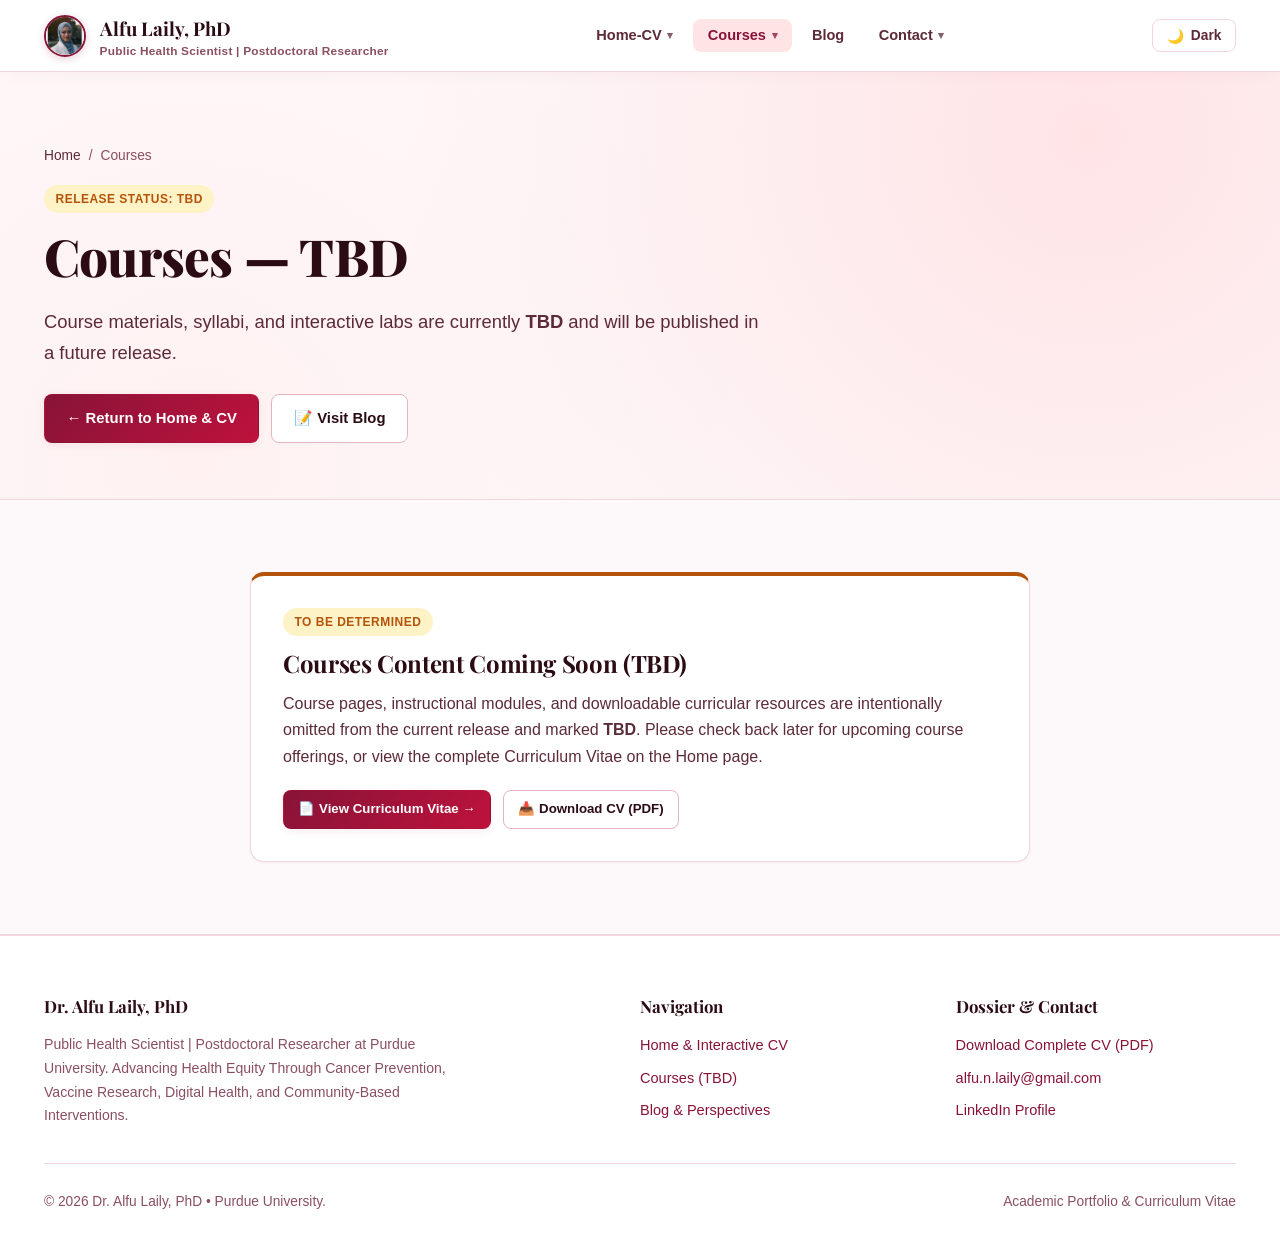
==== 0-health-informatics/index.html @ 31670b73 "Release academic portfolio website to alfulaily.github.io (Courses set to TBD)" ====
<!DOCTYPE html>
<html lang="en">
<head>
  <meta charset="utf-8">
  <meta name="viewport" content="width=device-width, initial-scale=1.0">
  <title>Courses (TBD) | Dr. Alfu Laily, PhD</title>
  <meta name="description" content="Courses portal for Dr. Alfu Laily, PhD. Course materials and schedules are currently TBD.">
  <link rel="preconnect" href="https://fonts.googleapis.com">
  <link rel="preconnect" href="https://fonts.gstatic.com" crossorigin>
  <link href="https://fonts.googleapis.com/css2?family=Fira+Code:wght@400;500&family=Inter:wght@400;500;600;700&family=Outfit:wght@500;600;700;800&family=Playfair+Display:ital,wght@0,600;0,700;0,800;1,600&display=swap" rel="stylesheet">
  <link rel="stylesheet" href="../assets/css/main.css">
</head>
<body>

  <!-- Persistent Header -->
  <header class="site-header"></header>

  <main>
    <section class="hero-section">
      <div class="container">
        <div class="breadcrumb">
          <a href="../index.html">Home</a> <span>/</span> <span>Courses</span>
        </div>
        <span class="badge badge-gold">Release Status: TBD</span>
        <h1 class="hero-title">Courses — TBD</h1>
        <p class="hero-subtitle">
          Course materials, syllabi, and interactive labs are currently <strong>TBD</strong> and will be published in a future release.
        </p>

        <div style="display: flex; gap: 0.75rem; flex-wrap: wrap;">
          <a href="../index.html" class="btn btn-primary">← Return to Home &amp; CV</a>
          <a href="../blog/index.html" class="btn btn-secondary">📝 Visit Blog</a>
        </div>
      </div>
    </section>

    <section class="section">
      <div class="container">
        <div class="card" style="max-width: 780px; margin: 0 auto; border-top: 4px solid var(--accent-gold); padding: 2rem;">
          <div style="margin-bottom: 0.75rem;">
            <span class="badge badge-gold">To Be Determined</span>
          </div>
          <h2 class="section-title" style="font-size: 1.5rem; margin-bottom: 0.75rem;">Courses Content Coming Soon (TBD)</h2>
          <p style="color: var(--text-secondary); margin-bottom: 1.25rem; line-height: 1.65;">
            Course pages, instructional modules, and downloadable curricular resources are intentionally omitted from the current release and marked <strong>TBD</strong>. Please check back later for upcoming course offerings, or view the complete Curriculum Vitae on the Home page.
          </p>
          <div style="display: flex; gap: 0.75rem; flex-wrap: wrap;">
            <a href="../index.html#cv-section" class="btn btn-primary btn-sm">📄 View Curriculum Vitae →</a>
            <a href="../cv_alfu_laily_PhD/cv_laily_20261115.pdf" class="btn btn-secondary btn-sm" download>📥 Download CV (PDF)</a>
          </div>
        </div>
      </div>
    </section>
  </main>

  <!-- Site Footer -->
  <footer class="site-footer">
    <div class="container">
      <div class="footer-grid">
        <div>
          <div class="footer-title">Dr. Alfu Laily, PhD</div>
          <p style="font-size: 0.88rem; color: var(--text-muted); max-width: 440px;">
            Public Health Scientist | Postdoctoral Researcher at Purdue University. Advancing Health Equity Through Cancer Prevention, Vaccine Research, Digital Health, and Community-Based Interventions.
          </p>
        </div>

        <div>
          <div class="footer-title">Navigation</div>
          <ul class="footer-links">
            <li><a href="../index.html">Home &amp; Interactive CV</a></li>
            <li><a href="./index.html">Courses (TBD)</a></li>
            <li><a href="../blog/index.html">Blog &amp; Perspectives</a></li>
          </ul>
        </div>

        <div>
          <div class="footer-title">Dossier &amp; Contact</div>
          <ul class="footer-links">
            <li><a href="../cv_alfu_laily_PhD/cv_laily_20261115.pdf" download>Download Complete CV (PDF)</a></li>
            <li><a href="mailto:alfu.n.laily@gmail.com">alfu.n.laily@gmail.com</a></li>
            <li><a href="https://www.linkedin.com/in/alfu-laily/" target="_blank" rel="noopener">LinkedIn Profile</a></li>
          </ul>
        </div>
      </div>

      <div class="footer-bottom">
        <span>© 2026 Dr. Alfu Laily, PhD • Purdue University.</span>
        <span>Academic Portfolio &amp; Curriculum Vitae</span>
      </div>
    </div>
  </footer>

  <script src="../assets/js/main.js"></script>
</body>
</html>
---- assets/css/main.css ----
/* ==========================================================================
   Alfu Laily, PhD | Postdoc | Health Informatics | Preventive Health
   Global Modular Design System (Maroon-ish & Rose Lady Theme)
   ========================================================================== */

:root {
  --font-sans: 'Segoe UI', 'Helvetica Neue', Arial, sans-serif;
  --font-display: 'Playfair Display', Georgia, 'Times New Roman', serif;
  --font-accent: 'Segoe UI', 'Helvetica Neue', Arial, sans-serif;
  --font-mono: 'Fira Code', 'Cascadia Code', Consolas, monospace;

  /* Light Theme (Maroon, Velvet Rose, Berry, Soft Blush) */
  --bg-page: #fdf8f9;
  --bg-surface: #ffffff;
  --bg-subtle: #faedf1;
  --bg-card: #ffffff;
  --bg-code: #fbf0f3;
  --bg-code-output: #fdf8f9;
  --bg-glass: rgba(255, 255, 255, 0.92);
  --border-color: #f3d5dd;
  --border-strong: #e5b4c1;

  --text-main: #2b0b14;
  --text-secondary: #5c2a38;
  --text-muted: #8a4f61;

  /* Maroon & Berry Accent Scales */
  --accent-primary: #881337;         /* Deep Luxurious Maroon */
  --accent-primary-hover: #9f1239;   /* Vibrant Berry Maroon */
  --accent-primary-soft: #ffe4e6;    /* Petal Blush */
  --accent-primary-dark: #4c0519;

  --accent-rose: #be123c;
  --accent-rose-soft: #fff1f2;
  --accent-blush: #f43f5e;
  --accent-blush-soft: #fecdd3;

  --accent-gold: #b45309;            /* Warm Amber Gold */
  --accent-gold-soft: #fef3c7;
  --accent-emerald: #047857;         /* Health & Wellness Green */
  --accent-emerald-soft: #d1fae5;
  --accent-purple: #701a75;          /* Orchid Purple */
  --accent-purple-soft: #f5d0fe;

  --shadow-xs: 0 1px 3px rgba(136, 19, 55, 0.05);
  --shadow-sm: 0 2px 8px rgba(136, 19, 55, 0.08);
  --shadow-md: 0 8px 24px -4px rgba(136, 19, 55, 0.12);
  --shadow-lg: 0 16px 36px -6px rgba(136, 19, 55, 0.16);

  --radius-sm: 8px;
  --radius-md: 14px;
  --radius-lg: 20px;
  --radius-full: 9999px;

  --max-width: 1240px;
  --header-height: 72px;
}

[data-theme="dark"] {
  /* Dark Theme (Velvety Plum, Dark Blackberry, Rose Gold) */
  --bg-page: #120409;
  --bg-surface: #1e0912;
  --bg-subtle: #2d0e1b;
  --bg-card: #220b15;
  --bg-code: #2d0e1b;
  --bg-code-output: #18060e;
  --bg-glass: rgba(30, 9, 18, 0.92);
  --border-color: #421626;
  --border-strong: #612038;

  --text-main: #fdf2f4;
  --text-secondary: #ebd0d7;
  --text-muted: #b88696;

  --accent-primary: #fb7185;         /* Luminous Radiant Rose */
  --accent-primary-hover: #fda4af;
  --accent-primary-soft: rgba(251, 113, 133, 0.16);
  --accent-primary-dark: #fff1f2;

  --accent-rose: #f43f5e;
  --accent-rose-soft: rgba(244, 63, 94, 0.18);
  --accent-blush: #f43f5e;
  --accent-blush-soft: rgba(254, 205, 211, 0.18);

  --accent-gold: #f59e0b;
  --accent-gold-soft: rgba(245, 158, 11, 0.16);
  --accent-emerald: #34d399;
  --accent-emerald-soft: rgba(52, 211, 153, 0.16);
  --accent-purple: #c084fc;
  --accent-purple-soft: rgba(192, 132, 252, 0.16);

  --shadow-xs: 0 1px 3px rgba(0, 0, 0, 0.4);
  --shadow-sm: 0 3px 10px rgba(0, 0, 0, 0.5);
  --shadow-md: 0 10px 28px -4px rgba(0, 0, 0, 0.6);
  --shadow-lg: 0 20px 42px -6px rgba(0, 0, 0, 0.75);
}

/* Reset & Base */
*, *::before, *::after {
  box-sizing: border-box;
  margin: 0;
  padding: 0;
}

html {
  font-family: var(--font-sans);
  background-color: var(--bg-page);
  color: var(--text-main);
  scroll-behavior: smooth;
  line-height: 1.68;
  -webkit-font-smoothing: antialiased;
}

body {
  min-height: 100vh;
  display: flex;
  flex-direction: column;
  background-color: var(--bg-page);
  color: var(--text-main);
  transition: background-color 0.25s ease, color 0.25s ease;
}

a {
  color: var(--accent-primary);
  text-decoration: none;
  transition: color 0.18s ease, text-decoration-color 0.18s ease;
}

a:hover {
  color: var(--accent-primary-hover);
}

img {
  max-width: 100%;
  height: auto;
  display: block;
}

/* Typography */
h1, h2, h3, h4, .font-display {
  font-family: var(--font-display);
  color: var(--text-main);
  line-height: 1.28;
  letter-spacing: -0.015em;
  font-weight: 700;
}

.font-accent {
  font-family: var(--font-accent);
}


/* ==========================================================================
   Code Blocks, Inline Code & Master Prompts
   ========================================================================== */
code, pre {
  font-family: var(--font-mono);
}

pre {
  background: var(--bg-code);
  border: 1px solid var(--border-color);
  border-radius: var(--radius-sm);
  padding: 1.15rem 1.35rem;
  overflow-x: auto;
  margin: 1.25rem 0;
  font-size: 0.88rem;
  line-height: 1.62;
  color: var(--text-main);
  position: relative;
}

code {
  font-family: var(--font-mono);
  font-size: 0.88em;
  background: var(--bg-code);
  padding: 0.15rem 0.38rem;
  border-radius: 4px;
  color: var(--accent-primary);
  border: 1px solid var(--border-color);
}

pre code {
  background: none !important;
  border: none !important;
  padding: 0 !important;
  color: inherit;
  font-size: inherit;
}

pre.text {
  background: var(--bg-code-output);
  border-left: 4px solid var(--accent-primary);
  font-size: 0.85rem;
  color: var(--text-main);
  white-space: pre-wrap;
  word-break: break-word;
}

div.sourceCode {
  margin: 1.25rem 0;
  position: relative;
}

div.sourceCode pre {
  margin: 0;
  padding: 1.15rem 1.35rem;
  background: var(--bg-code);
  border: 1px solid var(--border-color);
  border-radius: var(--radius-sm);
  overflow-x: auto;
}

pre.sourceCode a {
  text-decoration: none;
  color: inherit;
  pointer-events: none;
}

/* ==========================================================================
   Syntax Highlighting (Skylighting / Pygments - Maroon & Rose Palette)
   ========================================================================== */
code span.kw { color: #881337; font-weight: 700; } /* Keyword */
code span.cf { color: #881337; font-weight: 700; } /* ControlFlow */
code span.dt { color: #9f1239; font-weight: 600; } /* DataType */
code span.dv { color: #b45309; }                   /* DecVal */
code span.bn { color: #b45309; }                   /* BaseN */
code span.fl { color: #b45309; }                   /* Float */
code span.ch { color: #047857; }                   /* Char */
code span.st { color: #047857; }                   /* String */
code span.co { color: #8a4f61; font-style: italic; } /* Comment */
code span.ot { color: #881337; }                   /* Other */
code span.al { color: #be123c; font-weight: 700; } /* Alert */
code span.fu { color: #be123c; font-weight: 600; } /* Function */
code span.er { color: #be123c; font-weight: 700; } /* Error */
code span.wa { color: #b45309; font-weight: 600; } /* Warning */
code span.cn { color: #881337; }                   /* Constant */
code span.sc { color: #047857; }                   /* SpecialChar */
code span.vs { color: #047857; }                   /* VerbatimString */
code span.ss { color: #047857; }                   /* SpecialString */
code span.im { color: #701a75; font-weight: 600; } /* Import */
code span.va { color: #2b0b14; }                   /* Variable */
code span.op { color: #5c2a38; }                   /* Operator */
code span.bu { color: #be123c; font-weight: 500; } /* BuiltIn */
code span.pp { color: #701a75; }                   /* Preprocessor */
code span.at { color: #b45309; }                   /* Attribute */
code span.do { color: #8a4f61; font-style: italic; } /* Documentation */
code span.an { color: #8a4f61; font-style: italic; } /* Annotation */
code span.cv { color: #8a4f61; font-style: italic; } /* CommentVar */
code span.in { color: #8a4f61; font-style: italic; } /* Information */

[data-theme="dark"] code span.kw { color: #fb7185; font-weight: 700; }
[data-theme="dark"] code span.cf { color: #fb7185; font-weight: 700; }
[data-theme="dark"] code span.dt { color: #fda4af; font-weight: 600; }
[data-theme="dark"] code span.dv { color: #fbbf24; }
[data-theme="dark"] code span.bn { color: #fbbf24; }
[data-theme="dark"] code span.fl { color: #fbbf24; }
[data-theme="dark"] code span.ch { color: #34d399; }
[data-theme="dark"] code span.st { color: #34d399; }
[data-theme="dark"] code span.co { color: #b88696; font-style: italic; }
[data-theme="dark"] code span.ot { color: #fb7185; }
[data-theme="dark"] code span.al { color: #f43f5e; font-weight: 700; }
[data-theme="dark"] code span.fu { color: #fda4af; font-weight: 600; }
[data-theme="dark"] code span.er { color: #f43f5e; font-weight: 700; }
[data-theme="dark"] code span.wa { color: #fbbf24; font-weight: 600; }
[data-theme="dark"] code span.cn { color: #fb7185; }
[data-theme="dark"] code span.sc { color: #34d399; }
[data-theme="dark"] code span.vs { color: #34d399; }
[data-theme="dark"] code span.ss { color: #34d399; }
[data-theme="dark"] code span.im { color: #e879f9; font-weight: 600; }
[data-theme="dark"] code span.va { color: #fdf2f4; }
[data-theme="dark"] code span.op { color: #ebd0d7; }
[data-theme="dark"] code span.bu { color: #fda4af; font-weight: 500; }
[data-theme="dark"] code span.pp { color: #e879f9; }
[data-theme="dark"] code span.at { color: #fbbf24; }
[data-theme="dark"] code span.do { color: #b88696; font-style: italic; }
[data-theme="dark"] code span.an { color: #b88696; font-style: italic; }
[data-theme="dark"] code span.cv { color: #b88696; font-style: italic; }
[data-theme="dark"] code span.in { color: #b88696; font-style: italic; }


.container {
  width: 100%;
  max-width: var(--max-width);
  margin: 0 auto;
  padding: 0 1.5rem;
}

/* ==========================================================================
   Global Sticky Header & Multi-Level Dropdowns
   ========================================================================== */
.site-header {
  position: sticky;
  top: 0;
  z-index: 10000;
  height: var(--header-height);
  background: var(--bg-glass);
  backdrop-filter: blur(14px);
  -webkit-backdrop-filter: blur(14px);
  border-bottom: 1px solid var(--border-color);
  box-shadow: 0 4px 20px -8px rgba(136, 19, 55, 0.08);
}

.nav-container {
  height: 100%;
  display: flex;
  align-items: center;
  justify-content: space-between;
  gap: 1rem;
}

.brand-logo {
  display: flex;
  align-items: center;
  gap: 0.85rem;
  font-family: var(--font-display);
  font-weight: 700;
  font-size: 1.18rem;
  color: var(--text-main);
  text-decoration: none;
}

.brand-logo:hover {
  color: var(--accent-primary);
  text-decoration: none;
}

.brand-mark {
  width: 38px;
  height: 38px;
  border-radius: 12px;
  background: linear-gradient(135deg, #881337 0%, #be123c 60%, #fb7185 100%);
  color: #ffffff;
  display: inline-flex;
  align-items: center;
  justify-content: center;
  font-family: var(--font-display);
  font-weight: 700;
  font-size: 1rem;
  letter-spacing: -0.02em;
  box-shadow: var(--shadow-sm);
  flex-shrink: 0;
  border: 1px solid rgba(255, 255, 255, 0.2);
}

.brand-avatar-img {
  width: 42px;
  height: 42px;
  border-radius: 50%;
  object-fit: cover;
  object-position: center top;
  border: 2px solid var(--accent-primary);
  box-shadow: 0 2px 8px rgba(136, 19, 55, 0.2);
  flex-shrink: 0;
  display: inline-block;
  transition: transform 0.2s ease, box-shadow 0.2s ease;
}

.brand-logo:hover .brand-avatar-img {
  transform: scale(1.05);
  box-shadow: 0 4px 12px rgba(136, 19, 55, 0.3);
}

.brand-sub {
  font-family: var(--font-accent);
  font-size: 0.74rem;
  font-weight: 600;
  color: var(--text-muted);
  display: block;
  line-height: 1.2;
  letter-spacing: 0.02em;
}

.nav-links {
  display: flex;
  align-items: center;
  gap: 0.35rem;
  list-style: none;
  margin: 0;
  padding: 0;
}

.nav-item-dropdown {
  position: relative;
  margin: 0;
}

.nav-link {
  display: inline-flex;
  align-items: center;
  gap: 0.35rem;
  padding: 0.52rem 0.9rem;
  border-radius: var(--radius-sm);
  font-size: 0.91rem;
  font-weight: 600;
  color: var(--text-secondary);
  background: transparent;
  border: none;
  cursor: pointer;
  font-family: var(--font-accent);
  transition: all 0.18s ease;
  text-decoration: none;
  white-space: nowrap;
}

.nav-link:hover,
.nav-item-dropdown.open > .nav-link {
  color: var(--accent-primary);
  background: var(--bg-subtle);
  text-decoration: none;
}

.nav-link.active {
  color: var(--accent-primary);
  background: var(--accent-primary-soft);
}

.caret-icon {
  font-size: 0.68rem;
  opacity: 0.75;
  transition: transform 0.2s ease;
}

.nav-item-dropdown.open > .nav-link .caret-icon {
  transform: rotate(180deg);
}

/* Level 1 Dropdown Menu */
.dropdown-menu {
  position: absolute;
  top: calc(100% + 6px);
  left: 0;
  min-width: 280px;
  background: var(--bg-surface);
  border: 1px solid var(--border-color);
  border-radius: var(--radius-md);
  box-shadow: var(--shadow-lg);
  padding: 0.5rem;
  list-style: none;
  margin: 0;
  opacity: 0;
  visibility: hidden;
  transform: translateY(6px);
  transition: opacity 0.18s ease, transform 0.18s ease, visibility 0.18s;
  z-index: 10010;
}

.nav-item-dropdown:last-child > .dropdown-menu {
  left: auto;
  right: 0;
}

.nav-item-dropdown.open > .dropdown-menu {
  opacity: 1;
  visibility: visible;
  transform: translateY(0);
}

@media (min-width: 861px) {
  .nav-item-dropdown:hover > .dropdown-menu {
    opacity: 1;
    visibility: visible;
    transform: translateY(0);
  }
}

.dropdown-item,
.dropdown-sub-trigger {
  display: flex;
  align-items: center;
  justify-content: space-between;
  gap: 0.6rem;
  width: 100%;
  padding: 0.58rem 0.8rem;
  border-radius: var(--radius-sm);
  font-size: 0.87rem;
  font-weight: 500;
  color: var(--text-main);
  background: transparent;
  border: none;
  text-align: left;
  cursor: pointer;
  font-family: var(--font-accent);
  text-decoration: none;
  transition: background 0.15s ease, color 0.15s ease;
}

.dropdown-item:hover,
.dropdown-sub-trigger:hover,
.dropdown-submenu.open > .dropdown-sub-trigger {
  background: var(--bg-subtle);
  color: var(--accent-primary);
  text-decoration: none;
}

.dropdown-divider {
  height: 1px;
  background: var(--border-color);
  margin: 0.4rem 0.3rem;
}

/* Level 2 Sub-Sub-Menu (Flyout) */
.dropdown-submenu {
  position: relative;
  margin: 0;
}

.dropdown-submenu-list {
  position: absolute;
  top: -0.45rem;
  left: calc(100% + 4px);
  min-width: 300px;
  background: var(--bg-surface);
  border: 1px solid var(--border-color);
  border-radius: var(--radius-md);
  box-shadow: var(--shadow-lg);
  padding: 0.5rem;
  list-style: none;
  margin: 0;
  opacity: 0;
  visibility: hidden;
  transform: translateX(6px);
  transition: opacity 0.18s ease, transform 0.18s ease, visibility 0.18s;
  z-index: 10020;
}

.dropdown-submenu.open > .dropdown-submenu-list {
  opacity: 1;
  visibility: visible;
  transform: translateX(0);
}

@media (min-width: 861px) {
  .dropdown-submenu:hover > .dropdown-submenu-list {
    opacity: 1;
    visibility: visible;
    transform: translateX(0);
  }
}

.nav-actions {
  display: flex;
  align-items: center;
  gap: 0.65rem;
}

.theme-toggle {
  display: inline-flex;
  align-items: center;
  gap: 0.45rem;
  padding: 0.48rem 0.85rem;
  border-radius: var(--radius-sm);
  border: 1px solid var(--border-color);
  background: var(--bg-surface);
  color: var(--text-secondary);
  font-size: 0.86rem;
  font-weight: 600;
  font-family: var(--font-accent);
  cursor: pointer;
  transition: all 0.18s ease;
}

.theme-toggle:hover {
  border-color: var(--accent-primary);
  color: var(--accent-primary);
  background: var(--bg-subtle);
}

.mobile-menu-toggle {
  display: none;
  background: var(--bg-surface);
  border: 1px solid var(--border-color);
  border-radius: var(--radius-sm);
  padding: 0.48rem 0.7rem;
  color: var(--text-main);
  font-size: 1.15rem;
  cursor: pointer;
}

@media (max-width: 900px) {
  .mobile-menu-toggle {
    display: inline-flex;
    align-items: center;
    justify-content: center;
  }

  .nav-links {
    position: fixed;
    top: var(--header-height);
    left: 0;
    right: 0;
    max-height: calc(100vh - var(--header-height));
    overflow-y: auto;
    background: var(--bg-surface);
    border-bottom: 1px solid var(--border-color);
    flex-direction: column;
    align-items: stretch;
    padding: 1.15rem 1.4rem;
    gap: 0.4rem;
    box-shadow: var(--shadow-lg);
    transform: translateY(-120%);
    opacity: 0;
    pointer-events: none;
    transition: transform 0.25s ease, opacity 0.2s ease;
  }

  .nav-links.open {
    transform: translateY(0);
    opacity: 1;
    pointer-events: auto;
  }

  .nav-link {
    width: 100%;
    justify-content: space-between;
    padding: 0.75rem 0.9rem;
  }

  .dropdown-menu {
    position: static;
    opacity: 1;
    visibility: visible;
    transform: none;
    box-shadow: none;
    border: none;
    border-left: 2px solid var(--accent-primary);
    border-radius: 0;
    padding: 0.35rem 0 0.35rem 0.85rem;
    margin: 0.3rem 0 0.3rem 0.5rem;
    display: none;
  }

  .nav-item-dropdown.open > .dropdown-menu {
    display: block;
  }

  .dropdown-submenu-list {
    position: static;
    opacity: 1;
    visibility: visible;
    transform: none;
    box-shadow: none;
    border: none;
    border-left: 2px solid var(--border-strong);
    border-radius: 0;
    padding: 0.3rem 0 0.3rem 0.85rem;
    margin: 0.3rem 0 0.3rem 0.5rem;
    display: none;
  }

  .dropdown-submenu.open > .dropdown-submenu-list {
    display: block;
  }
}

/* ==========================================================================
   Buttons & Badges
   ========================================================================== */
.btn {
  display: inline-flex;
  align-items: center;
  justify-content: center;
  gap: 0.5rem;
  padding: 0.68rem 1.35rem;
  border-radius: var(--radius-sm);
  font-family: var(--font-accent);
  font-weight: 600;
  font-size: 0.93rem;
  cursor: pointer;
  transition: all 0.2s ease;
  border: 1px solid transparent;
  text-decoration: none;
}

.btn-primary {
  background: linear-gradient(135deg, var(--accent-primary) 0%, #be123c 100%);
  color: #ffffff !important;
  box-shadow: var(--shadow-sm);
}

.btn-primary:hover {
  background: linear-gradient(135deg, var(--accent-primary-hover) 0%, #e11d48 100%);
  color: #ffffff !important;
  transform: translateY(-1px);
  box-shadow: var(--shadow-md);
  text-decoration: none;
}

.btn-secondary {
  background: var(--bg-surface);
  color: var(--text-main);
  border-color: var(--border-strong);
}

.btn-secondary:hover {
  border-color: var(--accent-primary);
  color: var(--accent-primary);
  background: var(--bg-subtle);
  transform: translateY(-1px);
  text-decoration: none;
}

.btn-sm {
  padding: 0.44rem 0.9rem;
  font-size: 0.83rem;
}

.badge {
  display: inline-flex;
  align-items: center;
  gap: 0.35rem;
  padding: 0.26rem 0.72rem;
  border-radius: var(--radius-full);
  font-family: var(--font-accent);
  font-size: 0.75rem;
  font-weight: 700;
  text-transform: uppercase;
  letter-spacing: 0.04em;
}

.badge-primary {
  background: var(--accent-primary-soft);
  color: var(--accent-primary);
  border: 1px solid rgba(136, 19, 55, 0.15);
}

.badge-rose {
  background: var(--accent-blush-soft);
  color: var(--accent-rose);
  border: 1px solid rgba(190, 18, 60, 0.15);
}

.badge-active {
  background: var(--accent-emerald-soft);
  color: var(--accent-emerald);
}

.badge-gold {
  background: var(--accent-gold-soft);
  color: var(--accent-gold);
}

.badge-purple {
  background: var(--accent-purple-soft);
  color: var(--accent-purple);
}

.doi-link {
  display: inline-flex;
  align-items: center;
  gap: 0.25rem;
  font-family: var(--font-mono);
  font-size: 0.77rem;
  font-weight: 600;
  color: var(--accent-primary);
  background: var(--bg-surface);
  border: 1px solid var(--border-subtle);
  padding: 0.15rem 0.55rem;
  border-radius: 4px;
  text-decoration: none;
  transition: all 0.15s ease;
  margin-top: 0.25rem;
  word-break: break-all;
}

.doi-link:hover {
  background: var(--accent-primary-soft);
  color: var(--accent-primary);
  border-color: var(--accent-primary);
  text-decoration: none;
  box-shadow: 0 2px 6px rgba(136, 19, 55, 0.12);
}

/* ==========================================================================
   Hero & Academic Profile Section
   ========================================================================== */
.hero-section {
  padding: 4.5rem 0 3.5rem;
  border-bottom: 1px solid var(--border-color);
  background: radial-gradient(circle at 85% 15%, var(--accent-primary-soft) 0%, transparent 60%),
              radial-gradient(circle at 15% 90%, var(--accent-rose-soft) 0%, transparent 50%);
}

.hero-grid {
  display: grid;
  grid-template-columns: 1fr 310px;
  gap: 3.5rem;
  align-items: center;
}

@media (max-width: 920px) {
  .hero-grid {
    grid-template-columns: 1fr;
    text-align: left;
    gap: 2.5rem;
  }
}

.hero-title {
  font-size: clamp(2.3rem, 4.2vw, 3.2rem);
  font-weight: 800;
  margin: 0.7rem 0 1rem;
  color: var(--text-main);
}

.hero-subtitle {
  font-size: 1.15rem;
  color: var(--text-secondary);
  max-width: 720px;
  margin-bottom: 1.6rem;
  line-height: 1.7;
}

.profile-card {
  background: var(--bg-surface);
  border: 1px solid var(--border-color);
  border-radius: var(--radius-lg);
  padding: 1.8rem 1.6rem;
  text-align: center;
  box-shadow: var(--shadow-md);
  position: relative;
  overflow: hidden;
}

.profile-card::before {
  content: "";
  position: absolute;
  top: 0;
  left: 0;
  right: 0;
  height: 6px;
  background: linear-gradient(90deg, #881337, #be123c, #fb7185, #b45309);
}

.profile-avatar {
  width: 144px;
  height: 144px;
  border-radius: 50%;
  object-fit: cover;
  object-position: center top;
  margin: 0 auto 1.1rem;
  border: 3.5px solid var(--accent-primary);
  box-shadow: 0 4px 14px rgba(136, 19, 55, 0.2);
}

.section {
  padding: 4.5rem 0;
  border-bottom: 1px solid var(--border-color);
}

.section-header {
  display: flex;
  align-items: flex-end;
  justify-content: space-between;
  flex-wrap: wrap;
  gap: 1.25rem;
  margin-bottom: 2.25rem;
}

.section-title {
  font-size: 1.85rem;
  font-weight: 700;
}

.section-desc {
  color: var(--text-muted);
  font-size: 1rem;
  margin-top: 0.35rem;
  max-width: 740px;
}

/* ==========================================================================
   Cards & Grids
   ========================================================================== */
.grid-3 {
  display: grid;
  grid-template-columns: repeat(auto-fit, minmax(320px, 1fr));
  gap: 1.6rem;
}

.grid-2 {
  display: grid;
  grid-template-columns: repeat(auto-fit, minmax(380px, 1fr));
  gap: 1.6rem;
}

.grid-4 {
  display: grid;
  grid-template-columns: repeat(auto-fit, minmax(260px, 1fr));
  gap: 1.35rem;
}

@media (max-width: 540px) {
  .grid-2, .grid-3, .grid-4 {
    grid-template-columns: 1fr;
  }
}

.card {
  background: var(--bg-surface);
  border: 1px solid var(--border-color);
  border-radius: var(--radius-md);
  padding: 1.8rem;
  box-shadow: var(--shadow-xs);
  transition: transform 0.22s ease, border-color 0.22s ease, box-shadow 0.22s ease;
  display: flex;
  flex-direction: column;
  justify-content: space-between;
}

.card:hover {
  transform: translateY(-3px);
  border-color: var(--accent-primary);
  box-shadow: var(--shadow-md);
}

.card-icon {
  width: 48px;
  height: 48px;
  border-radius: 12px;
  background: var(--accent-primary-soft);
  color: var(--accent-primary);
  display: inline-flex;
  align-items: center;
  justify-content: center;
  font-size: 1.4rem;
  margin-bottom: 1.1rem;
}

.card-title {
  font-size: 1.25rem;
  font-weight: 700;
  margin-bottom: 0.55rem;
}

.card-text {
  color: var(--text-secondary);
  font-size: 0.94rem;
  margin-bottom: 1.35rem;
  line-height: 1.65;
}

.card-footer {
  margin-top: auto;
  padding-top: 1.1rem;
  border-top: 1px solid var(--border-color);
  display: flex;
  align-items: center;
  justify-content: space-between;
  gap: 0.6rem;
  flex-wrap: wrap;
}

/* ==========================================================================
   Interactive CV Tabs & Timelines
   ========================================================================== */
.cv-tabs {
  display: flex;
  gap: 0.6rem;
  margin-bottom: 1.8rem;
  border-bottom: 1px solid var(--border-color);
  padding-bottom: 0.85rem;
  flex-wrap: wrap;
}

.cv-tab-btn {
  padding: 0.6rem 1.25rem;
  border-radius: var(--radius-sm);
  border: 1px solid var(--border-color);
  background: var(--bg-surface);
  color: var(--text-secondary);
  font-family: var(--font-accent);
  font-weight: 600;
  font-size: 0.92rem;
  cursor: pointer;
  transition: all 0.18s ease;
}

.cv-tab-btn:hover {
  border-color: var(--accent-primary);
  color: var(--accent-primary);
}

.cv-tab-btn.active {
  background: linear-gradient(135deg, var(--accent-primary) 0%, #be123c 100%);
  color: #ffffff;
  border-color: var(--accent-primary);
  box-shadow: var(--shadow-xs);
}

.cv-pane {
  display: none;
}

.cv-pane.active {
  display: block;
}

.cv-timeline-item {
  padding: 1.2rem 1.4rem;
  border-left: 3.5px solid var(--accent-primary);
  background: var(--bg-surface);
  border-radius: 0 var(--radius-sm) var(--radius-sm) 0;
  border-top: 1px solid var(--border-color);
  border-right: 1px solid var(--border-color);
  border-bottom: 1px solid var(--border-color);
  margin-bottom: 1.15rem;
  box-shadow: var(--shadow-xs);
}

.cv-timeline-header {
  display: grid;
  grid-template-columns: minmax(0, 1fr) 152px;
  align-items: start;
  gap: 1rem;
  margin-bottom: 0.4rem;
}

.cv-timeline-title {
  font-weight: 700;
  font-size: 1.05rem;
  color: var(--text-main);
  font-family: var(--font-display);
  line-height: 1.35;
}

.cv-timeline-date {
  display: inline-flex;
  align-items: center;
  justify-content: center;
  width: 152px;
  min-width: 152px;
  min-height: 1.75rem;
  box-sizing: border-box;
  font-size: 0.8rem;
  font-weight: 700;
  font-family: var(--font-accent);
  font-variant-numeric: tabular-nums;
  letter-spacing: 0.01em;
  line-height: 1.2;
  white-space: nowrap;
  text-align: center;
  color: var(--accent-primary);
  background: var(--accent-primary-soft);
  border: 1px solid rgba(136, 19, 55, 0.16);
  padding: 0.22rem 0.65rem;
  border-radius: var(--radius-full);
}

.cv-timeline-sub {
  font-size: 0.94rem;
  font-style: italic;
  font-family: var(--font-sans);
  letter-spacing: normal;
  word-spacing: normal;
  color: var(--text-muted);
  margin-bottom: 0.55rem;
}

.cv-entry-note {
  font-size: 0.86rem;
  font-style: italic;
  color: var(--text-muted);
  margin-top: 0.55rem;
  margin-bottom: 0;
  padding-top: 0.45rem;
  border-top: 1px dashed var(--border-color);
}

.cv-subentry {
  margin-top: 0.75rem;
  padding-top: 0.65rem;
  border-top: 1px dashed var(--border-color);
}

.cv-bullets {
  padding-left: 1.25rem;
  margin: 0.35rem 0 0;
  font-size: 0.9rem;
  color: var(--text-secondary);
  line-height: 1.58;
  display: flex;
  flex-direction: column;
  gap: 0.32rem;
}

.cv-entry-list {
  display: flex;
  flex-direction: column;
  gap: 0.6rem;
}

.cv-entry-row {
  display: grid;
  grid-template-columns: minmax(0, 1fr) 152px;
  align-items: start;
  gap: 1rem;
  padding: 0.65rem 0.85rem;
  background: var(--bg-subtle);
  border: 1px solid var(--border-color);
  border-radius: var(--radius-sm);
}

.cv-entry-row:nth-child(even) {
  background: var(--bg-surface);
}

.cv-section-heading {
  font-size: 1.35rem;
  margin: 2.1rem 0 1rem;
  color: var(--accent-primary);
  padding-bottom: 0.4rem;
  border-bottom: 2px solid var(--border-color);
}

.cv-section-heading:first-child {
  margin-top: 0.25rem;
}

@media (max-width: 560px) {
  .cv-timeline-header,
  .cv-entry-row {
    grid-template-columns: 1fr;
    gap: 0.45rem;
  }
}

.pdf-embed-wrapper {
  background: var(--bg-surface);
  border: 1px solid var(--border-color);
  border-radius: var(--radius-md);
  overflow: hidden;
  box-shadow: var(--shadow-sm);
}

.pdf-embed-frame {
  width: 100%;
  height: 800px;
  border: none;
  display: block;
}

.pub-group-heading {
  font-family: var(--font-display);
  font-size: 1.05rem;
  font-weight: 700;
  color: var(--accent-primary);
  margin: 1.2rem 0 0.75rem;
  padding-bottom: 0.35rem;
  border-bottom: 1px dashed var(--border-color);
  display: flex;
  align-items: center;
  justify-content: space-between;
  gap: 0.5rem;
}

.pub-group-heading:first-of-type {
  margin-top: 0.25rem;
}

.cv-accordion {
  background: var(--bg-surface);
  border: 1px solid var(--border-color);
  border-radius: var(--radius-md);
  margin-bottom: 0.85rem;
  box-shadow: var(--shadow-xs);
  overflow: hidden;
  transition: border-color 0.18s ease, box-shadow 0.18s ease;
}

.cv-accordion[open] {
  border-color: var(--accent-primary);
  box-shadow: var(--shadow-sm);
}

.cv-accordion > summary {
  padding: 0.9rem 1.2rem;
  font-family: var(--font-display);
  font-weight: 700;
  font-size: 0.98rem;
  color: var(--text-main);
  cursor: pointer;
  list-style: none;
  display: flex;
  align-items: center;
  justify-content: space-between;
  gap: 0.75rem;
  user-select: none;
}

.cv-accordion > summary::-webkit-details-marker {
  display: none;
}

.cv-accordion > summary::after {
  content: "▸";
  font-size: 0.9rem;
  color: var(--accent-primary);
  transition: transform 0.2s ease;
}

.cv-accordion[open] > summary::after {
  transform: rotate(90deg);
}

.cv-accordion > summary:hover {
  background: var(--bg-subtle);
  color: var(--accent-primary);
}

.cv-accordion-body {
  padding: 0.75rem 1.2rem 1.15rem;
  border-top: 1px solid var(--border-color);
  font-size: 0.89rem;
  color: var(--text-secondary);
  line-height: 1.55;
}

/* ==========================================================================
   Formulas, Syllabi & Callouts
   ========================================================================== */
.formula-showcase {
  background: var(--bg-surface);
  border: 1px solid var(--border-color);
  border-left: 4.5px solid var(--accent-primary);
  border-radius: var(--radius-sm);
  padding: 1.15rem 1.5rem;
  margin: 1.2rem 0;
  overflow-x: auto;
  box-shadow: var(--shadow-xs);
}

/* ==========================================================================
   Tables (Global Tables & Syllabus Table System)
   ========================================================================== */
table, .syllabus-table {
  width: 100%;
  border-collapse: collapse;
  margin: 1.5rem 0;
  background: var(--bg-surface);
  border-radius: var(--radius-md);
  overflow: hidden;
  border: 1px solid var(--border-color);
  font-size: 0.92rem;
  box-shadow: var(--shadow-xs);
}

table th,
table td,
.syllabus-table th,
.syllabus-table td {
  padding: 0.95rem 1.15rem;
  text-align: left;
  border-bottom: 1px solid var(--border-color);
  vertical-align: top;
}

table th,
.syllabus-table th {
  background: var(--bg-subtle);
  font-family: var(--font-accent);
  font-weight: 700;
  color: var(--text-main);
  letter-spacing: 0.02em;
}

table tr:last-child td,
.syllabus-table tr:last-child td {
  border-bottom: none;
}

table tbody tr:hover,
.syllabus-table tbody tr:hover {
  background: rgba(136, 19, 55, 0.025);
}

[data-theme="dark"] table tbody tr:hover,
[data-theme="dark"] .syllabus-table tbody tr:hover {
  background: rgba(251, 113, 133, 0.04);
}

.breadcrumb {
  display: flex;
  align-items: center;
  gap: 0.5rem;
  font-size: 0.86rem;
  font-family: var(--font-accent);
  color: var(--text-muted);
  margin-bottom: 1.1rem;
  flex-wrap: wrap;
}

.breadcrumb a {
  color: var(--text-secondary);
  font-weight: 500;
}

.breadcrumb a:hover {
  color: var(--accent-primary);
}

/* ==========================================================================
   Code Copy Button
   ========================================================================== */
pre, div.sourceCode {
  position: relative;
}

.global-copy-btn {
  position: absolute;
  top: 0.5rem;
  right: 0.65rem;
  z-index: 5;
  display: inline-flex;
  align-items: center;
  gap: 0.35rem;
  padding: 0.25rem 0.65rem;
  font-family: var(--font-sans);
  font-size: 0.74rem;
  font-weight: 600;
  color: var(--text-muted);
  background: var(--bg-surface);
  border: 1px solid var(--border-strong);
  border-radius: 5px;
  cursor: pointer;
  transition: all 0.15s ease;
}

.global-copy-btn:hover {
  color: var(--accent-primary);
  border-color: var(--accent-primary);
  background: var(--accent-primary-soft);
}

.global-copy-btn.copied {
  color: var(--accent-emerald);
  border-color: var(--accent-emerald);
  background: var(--accent-emerald-soft);
}

/* ==========================================================================
   Footer
   ========================================================================== */
.site-footer {
  margin-top: auto;
  background: var(--bg-surface);
  border-top: 1px solid var(--border-color);
  padding: 3.5rem 0 2.2rem;
  font-size: 0.91rem;
  color: var(--text-muted);
}

.footer-grid {
  display: grid;
  grid-template-columns: 2fr 1fr 1fr;
  gap: 2.2rem;
  margin-bottom: 2.2rem;
}

@media (max-width: 768px) {
  .footer-grid {
    grid-template-columns: 1fr;
  }
}

.footer-title {
  font-family: var(--font-display);
  font-weight: 700;
  color: var(--text-main);
  margin-bottom: 0.85rem;
  font-size: 1.05rem;
}

.footer-links {
  list-style: none;
  display: flex;
  flex-direction: column;
  gap: 0.5rem;
}

.footer-bottom {
  padding-top: 1.6rem;
  border-top: 1px solid var(--border-color);
  display: flex;
  align-items: center;
  justify-content: space-between;
  flex-wrap: wrap;
  gap: 1rem;
  font-size: 0.86rem;
}
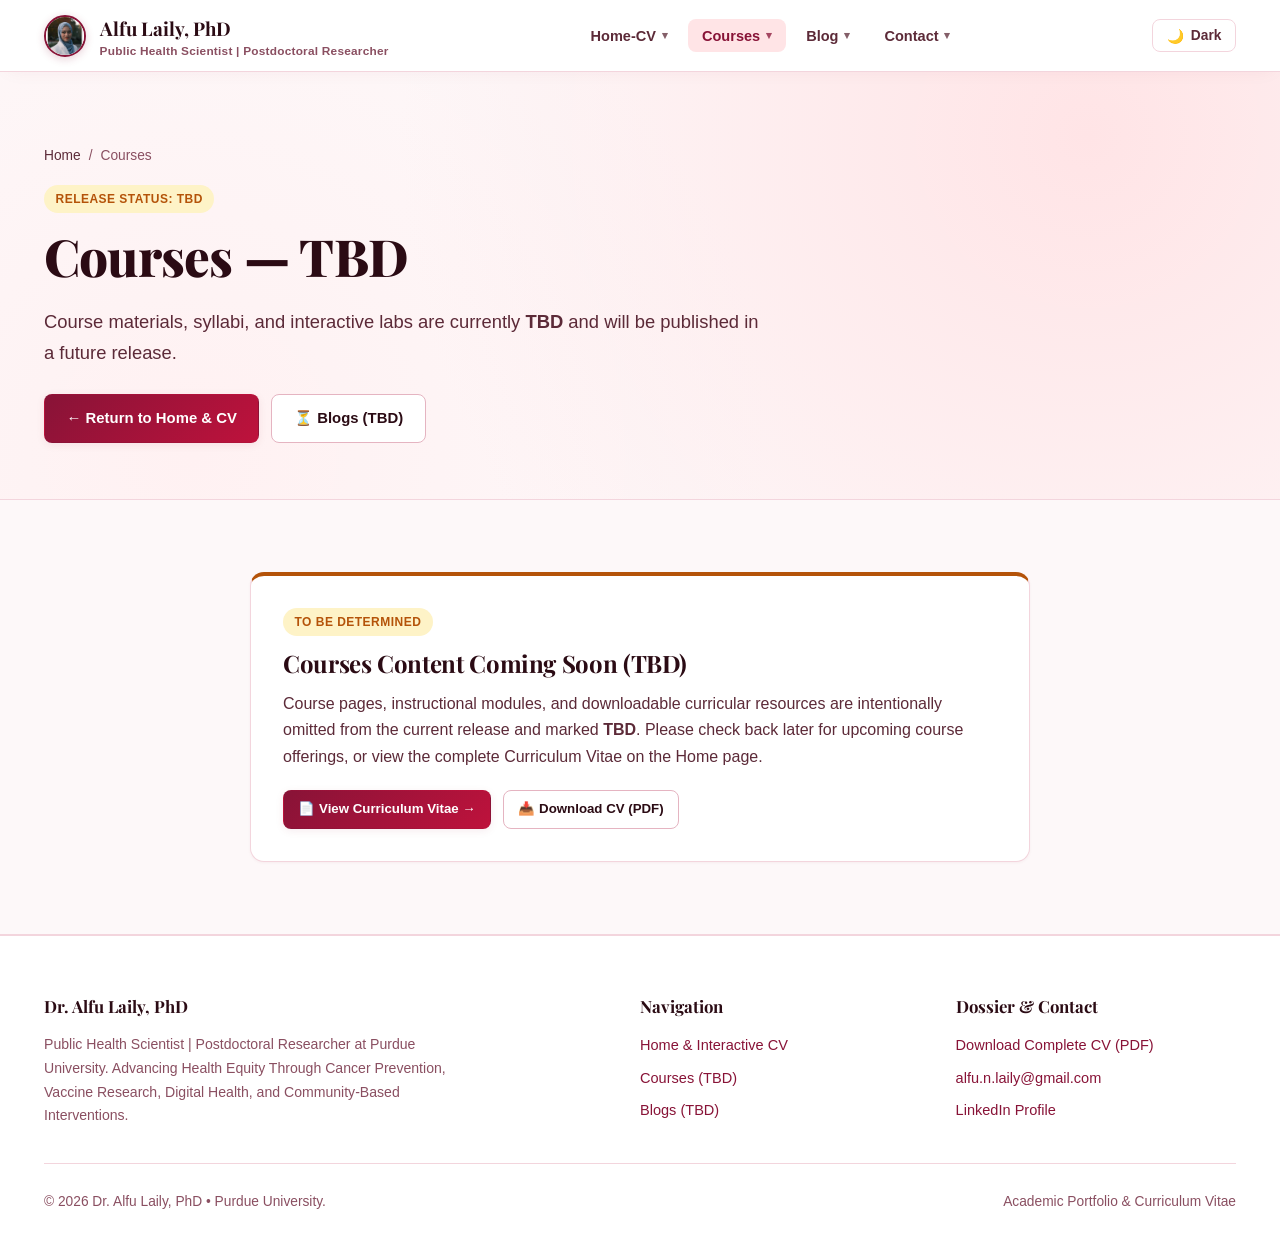
==== commit b6a329ad: "Set Blog menu to Blogs - TBD and remove hero badges" ====
--- a/0-health-informatics/index.html
+++ b/0-health-informatics/index.html
@@ -29,7 +29,7 @@
 
         <div style="display: flex; gap: 0.75rem; flex-wrap: wrap;">
           <a href="../index.html" class="btn btn-primary">← Return to Home &amp; CV</a>
-          <a href="../blog/index.html" class="btn btn-secondary">📝 Visit Blog</a>
+          <a href="../blog/index.html" class="btn btn-secondary">⏳ Blogs (TBD)</a>
         </div>
       </div>
     </section>
@@ -69,7 +69,7 @@
           <ul class="footer-links">
             <li><a href="../index.html">Home &amp; Interactive CV</a></li>
             <li><a href="./index.html">Courses (TBD)</a></li>
-            <li><a href="../blog/index.html">Blog &amp; Perspectives</a></li>
+            <li><a href="../blog/index.html">Blogs (TBD)</a></li>
           </ul>
         </div>
 
